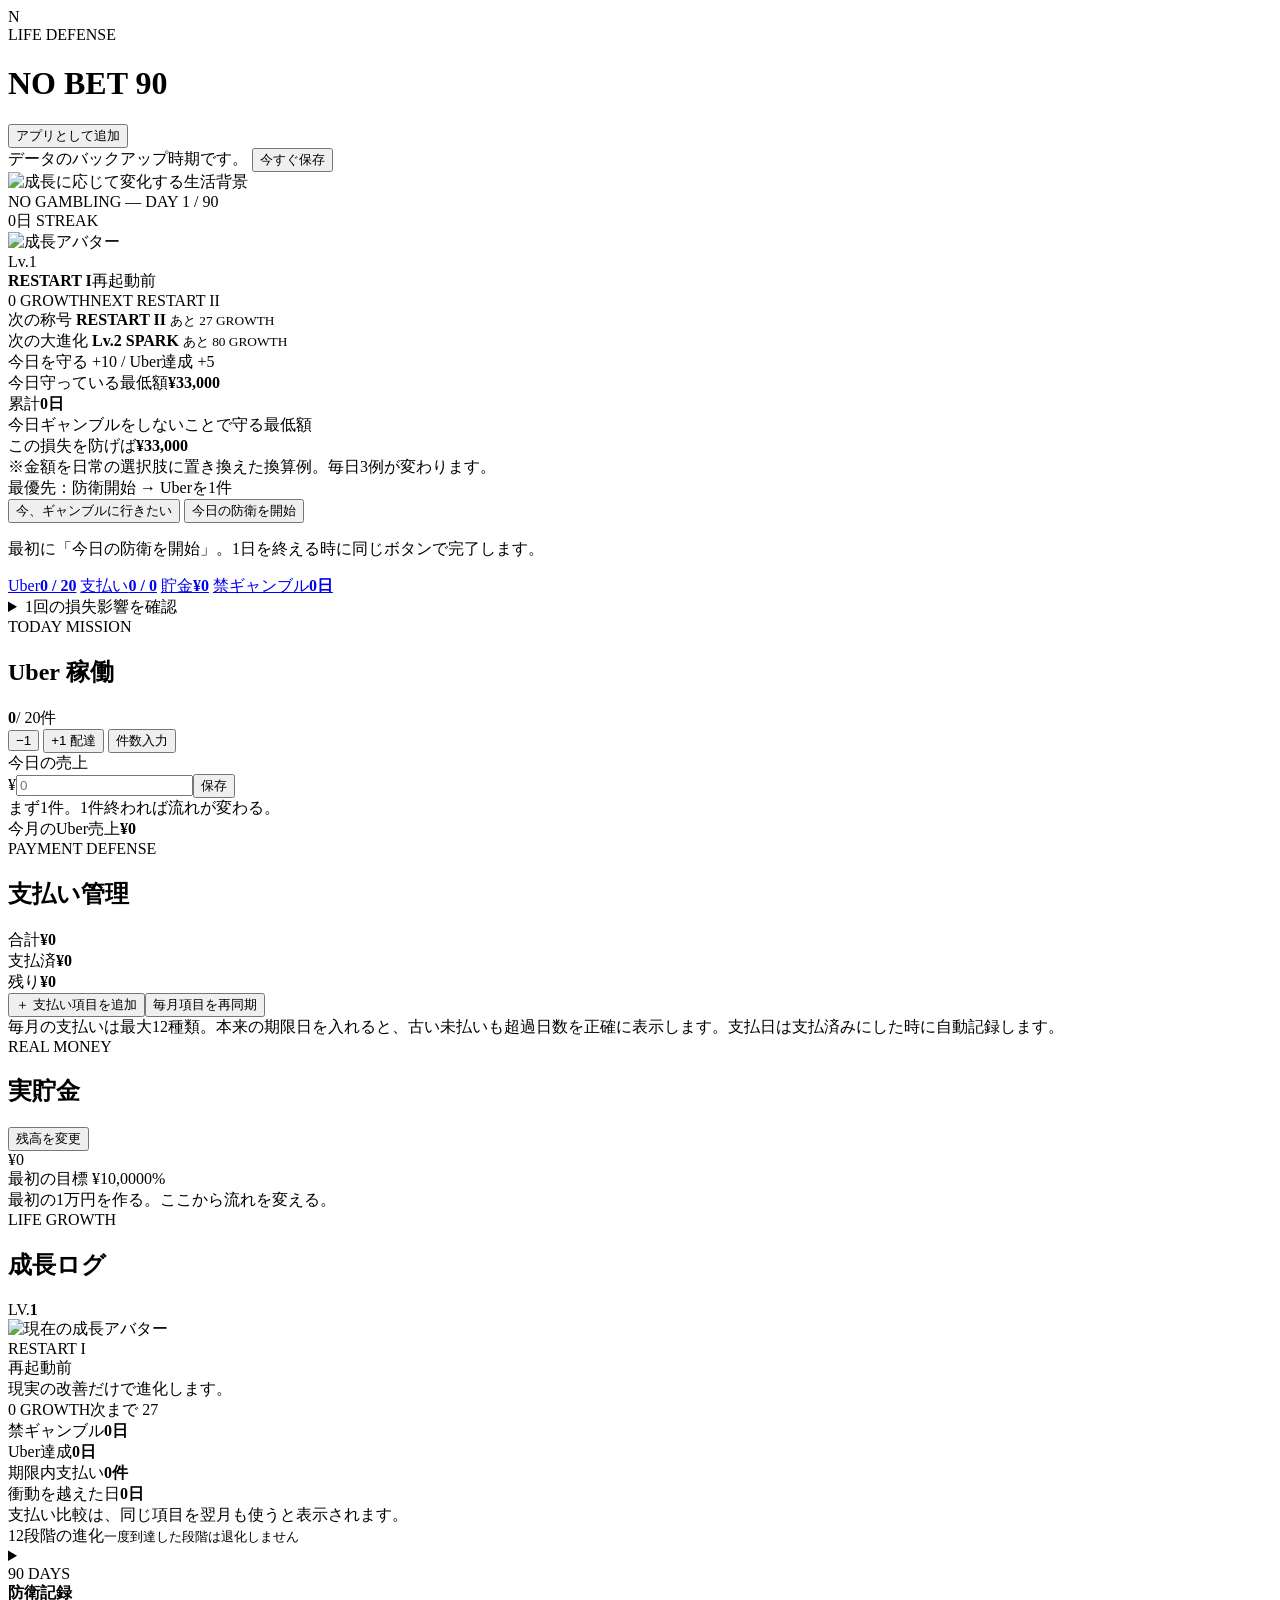
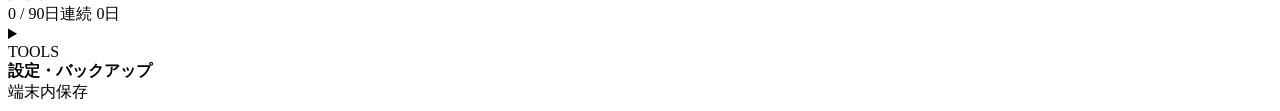
==== no-bet-90/index.html @ 09ebecdd "Add NO BET 90 PWA index" ====
<!doctype html>
<html lang="ja">
<head>
  <meta charset="utf-8" />
  <meta name="viewport" content="width=device-width,initial-scale=1,viewport-fit=cover" />
  <meta name="theme-color" content="#080b12" />
  <meta name="description" content="ギャンブル衝動を止め、Uber稼働・貯金・支払い・生活成長を一体管理する生活防衛PWA" />
  <link rel="manifest" href="manifest.json" />
  <link rel="icon" href="icons/icon-192.png" />
  <link rel="apple-touch-icon" href="icons/icon-192.png" />
  <link rel="stylesheet" href="styles.css" />
  <title>NO BET 90</title>
</head>
<body>
  <div id="app" class="app-shell">
    <header class="topbar">
      <div class="brand-lockup">
        <div class="brand-mark" aria-hidden="true">N</div>
        <div>
          <div class="eyebrow">LIFE DEFENSE</div>
          <h1>NO BET <span>90</span></h1>
        </div>
      </div>
      <button id="installBtn" class="ghost-btn compact-btn hidden">アプリとして追加</button>
    </header>

    <aside id="backupNotice" class="backup-notice hidden" aria-live="polite">
      <span>データのバックアップ時期です。</span>
      <button id="backupNoticeBtn" class="text-btn">今すぐ保存</button>
    </aside>

    <main>
      <section id="heroCard" class="visual-hero card">
        <img id="growthBackground" class="hero-bg" alt="成長に応じて変化する生活背景" />
        <div class="hero-bg-shade"></div>
        <div class="hero-glow"></div>

        <div class="hero-statusbar">
          <div class="hero-topline"><span id="statusDot" class="status-dot"></span><span id="heroStateLabel">NO GAMBLING — DAY 1 / 90</span></div>
          <div class="hero-day-chip"><span id="streakDays">0日</span> STREAK</div>
        </div>

        <div class="character-stage">
          <img id="growthCharacter" class="hero-character" alt="成長アバター" />
          <div class="character-shadow"></div>
        </div>

        <div class="hero-growth-panel">
          <div class="hero-level-line">
            <span id="heroGrowthLevel" class="level-badge">Lv.1</span>
            <div class="hero-level-copy"><strong id="heroGrowthStage">RESTART I</strong><span id="heroGrowthTitle">再起動前</span></div>
          </div>
          <div class="hero-xp-row"><span id="heroGrowthXpLabel">0 GROWTH</span><span id="heroGrowthNextLabel">NEXT RESTART II</span></div>
          <div class="hero-xp-track"><div id="heroGrowthProgress"></div></div>
          <div class="hero-next-grid" aria-label="次の成長目標">
            <div class="hero-next-box">
              <span>次の称号</span>
              <strong id="heroNextTitleName">RESTART II</strong>
              <small id="heroNextTitleRemain">あと 27 GROWTH</small>
            </div>
            <div class="hero-next-box evolution">
              <span>次の大進化</span>
              <strong id="heroNextEvolutionName">Lv.2 SPARK</strong>
              <small id="heroNextEvolutionRemain">あと 80 GROWTH</small>
            </div>
          </div>
          <div id="heroGrowthMotivation" class="hero-growth-motivation">今日を守る +10 / Uber達成 +5</div>
        </div>

        <div class="hero-sheet">
          <div class="protected-row">
            <div><span class="sheet-label">今日守っている最低額</span><strong id="protectedAmount">¥33,000</strong></div>
            <div class="mini-days"><span>累計</span><strong id="cleanDays">0日</strong></div>
          </div>
          <div id="shieldCaption" class="shield-caption">今日ギャンブルをしないことで守る最低額</div>

          <div class="value-alternatives" id="valueAlternatives">
            <div class="value-alternatives-head"><span>この損失を防げば</span><strong id="valueAlternativesAmount">¥33,000</strong></div>
            <div id="valueAlternativesList" class="value-alternatives-list" aria-label="この金額でできることの例"></div>
            <div class="value-alternatives-foot">※金額を日常の選択肢に置き換えた換算例。毎日3例が変わります。</div>
          </div>

          <div id="todayCommand" class="today-command">最優先：防衛開始 → Uberを1件</div>

          <div class="hero-actions">
            <button id="urgeBtn" class="danger-btn">今、ギャンブルに行きたい</button>
            <button id="safeTodayBtn" class="primary-btn">今日の防衛を開始</button>
          </div>
          <p id="heroHint" class="microcopy hero-hint">最初に「今日の防衛を開始」。1日を終える時に同じボタンで完了します。</p>

          <div class="hero-dashboard" aria-label="今日の状態">
            <a href="#uberSection"><span>Uber</span><strong id="heroUber">0 / 20</strong></a>
            <a href="#paymentSection"><span>支払い</span><strong id="heroPayment">0 / 0</strong></a>
            <a href="#savingsSection"><span>貯金</span><strong id="heroSavings">¥0</strong></a>
            <a href="#growthSection"><span>禁ギャンブル</span><strong id="heroStreak">0日</strong></a>
          </div>

          <details class="loss-details">
            <summary>1回の損失影響を確認</summary>
            <div class="split-metrics">
              <div><span>直接損失</span><strong id="avoidGamble">¥20,000</strong></div>
              <div><span>当日稼働</span><strong id="avoidUber">¥13,000</strong></div>
              <div><span>後日の影響</span><strong id="avoidAfter">未設定</strong></div>
            </div>
          </details>
        </div>
      </section>

      <section id="uberSection" class="card progress-card single-card">
        <div class="section-title-row">
          <div><div class="eyebrow">TODAY MISSION</div><h2>Uber 稼働</h2></div>
          <span id="todayDate" class="muted"></span>
        </div>
        <div class="uber-layout">
          <div class="delivery-ring-wrap">
            <div id="deliveryRing" class="delivery-ring" aria-label="今日の配達進捗">
              <div class="delivery-ring-inner"><strong id="deliveryCount">0</strong><span id="deliveryTargetLabel">/ 20件</span></div>
            </div>
          </div>
          <div class="uber-controls">
            <div class="quick-actions">
              <button id="minusDelivery" class="counter-btn" aria-label="配達件数を1減らす">−1</button>
              <button id="plusDelivery" class="counter-btn accent">+1 配達</button>
              <button id="setDelivery" class="counter-btn">件数入力</button>
            </div>
            <label class="field-label" for="earningsInput">今日の売上</label>
            <div class="money-input-row"><span>¥</span><input id="earningsInput" inputmode="numeric" type="number" min="0" step="100" placeholder="0" /><button id="saveEarnings" class="small-btn">保存</button></div>
          </div>
        </div>
        <div class="progress-line"><div id="deliveryProgress"></div></div>
        <div id="todayStatus" class="microcopy">まず1件。1件終われば流れが変わる。</div>
        <div class="monthly-line"><span>今月のUber売上</span><strong id="monthlyUber">¥0</strong></div>
      </section>

      <section id="paymentSection" class="card payment-card">
        <div class="section-title-row wrap-gap">
          <div><div class="eyebrow">PAYMENT DEFENSE</div><h2>支払い管理</h2><p class="muted compact" id="paymentMonthLabel"></p></div>
          <div class="payment-summary">
            <div><span>合計</span><strong id="paymentTotal">¥0</strong></div>
            <div><span>支払済</span><strong id="paymentPaid">¥0</strong></div>
            <div><span>残り</span><strong id="paymentRemain">¥0</strong></div>
          </div>
        </div>
        <div class="payment-progress"><div id="paymentProgressBar"></div></div>
        <div id="arrearsBox" class="arrears-box hidden"></div>
        <div id="paymentDeadlineNotice" class="deadline-notice hidden"></div>
        <div id="nextPaymentAlert" class="next-payment hidden"></div>
        <div id="paymentList" class="payment-list"></div>
        <div class="payment-actions"><button id="addPaymentBtn" class="secondary-btn">＋ 支払い項目を追加</button><button id="copyPrevPaymentsBtn" class="ghost-btn">毎月項目を再同期</button></div>
        <div class="microcopy">毎月の支払いは最大12種類。本来の期限日を入れると、古い未払いも超過日数を正確に表示します。支払日は支払済みにした時に自動記録します。</div>
      </section>

      <section id="savingsSection" class="card savings-card single-card">
        <div class="section-title-row"><div><div class="eyebrow">REAL MONEY</div><h2>実貯金</h2></div><button id="editSavingsBtn" class="ghost-btn compact-btn">残高を変更</button></div>
        <div class="big-money" id="savingsBig">¥0</div>
        <div class="milestone-row"><span id="milestoneLabel">最初の目標 ¥10,000</span><span id="milestonePercent">0%</span></div>
        <div class="progress-line tall"><div id="savingsProgress"></div></div>
        <div id="milestoneMessage" class="microcopy">最初の1万円を作る。ここから流れを変える。</div>
      </section>

      <section id="growthSection" class="card growth-card single-card">
        <div class="section-title-row">
          <div><div class="eyebrow">LIFE GROWTH</div><h2>成長ログ</h2></div>
          <div class="growth-level"><span>LV.</span><strong id="growthLevel">1</strong></div>
        </div>
        <div class="growth-detail-head">
          <img id="growthMiniCharacter" class="growth-mini-character" alt="現在の成長アバター" />
          <div class="growth-copy">
            <div id="growthStage" class="growth-stage">RESTART I</div>
            <div id="growthTitle" class="growth-title">再起動前</div>
            <div id="growthMessage" class="microcopy">現実の改善だけで進化します。</div>
          </div>
        </div>
        <div class="milestone-row"><span id="growthXpLabel">0 GROWTH</span><span id="growthNextLabel">次まで 27</span></div>
        <div class="progress-line tall growth-progress"><div id="growthProgress"></div></div>
        <div class="growth-metrics">
          <div><span>禁ギャンブル</span><strong id="growthClean">0日</strong></div>
          <div><span>Uber達成</span><strong id="growthUber">0日</strong></div>
          <div><span>期限内支払い</span><strong id="growthPay">0件</strong></div>
          <div><span>衝動を越えた日</span><strong id="growthEmergency">0日</strong></div>
        </div>
        <div id="paymentGrowthNote" class="growth-note">支払い比較は、同じ項目を翌月も使うと表示されます。</div>
        <div class="evolution-heading"><span>12段階の進化</span><small>一度到達した段階は退化しません</small></div>
        <div id="growthTrack" class="growth-track" aria-label="進化段階"></div>
      </section>

      <details id="challengeDetails" class="card details-card">
        <summary><div><div class="eyebrow">90 DAYS</div><strong>防衛記録</strong></div><div class="summary-stats"><span id="challengeSummary">0 / 90日</span><span id="challengeStreakSummary">連続 0日</span></div></summary>
        <div class="details-body"><div class="calendar-legend"><span><i class="legend clean"></i>守った日</span><span><i class="legend lapse"></i>ギャンブルした日</span></div><div id="calendar90" class="calendar90"></div></div>
      </details>

      <details class="card details-card tools-card">
        <summary><div><div class="eyebrow">TOOLS</div><strong>設定・バックアップ</strong></div><span id="backupStatus" class="muted">端末内保存</span></summary>
        <div class="details-body">
          <div class="control-grid">
            <button id="settingsBtn" class="secondary-btn">損失・目標設定</button>
            <button id="exportBtn" class="secondary-btn">データを書き出す</button>
            <label class="secondary-btn file-label">データを読み込む<input id="importInput" type="file" accept="application/json" hidden /></label>
            <button id="recordLapseBtn" class="ghost-btn warn">ギャンブルしてしまった日を記録</button>
          </div>
          <p class="microcopy">記録は端末内に保存します。7日ごとのバックアップを推奨します。</p>
        </div>
      </details>
    </main>
  </div>

  <div id="achievementToast" class="achievement-toast hidden" aria-live="polite"></div>
  <div id="modalRoot"></div>
  <script src="app.js"></script>
</body>
</html>
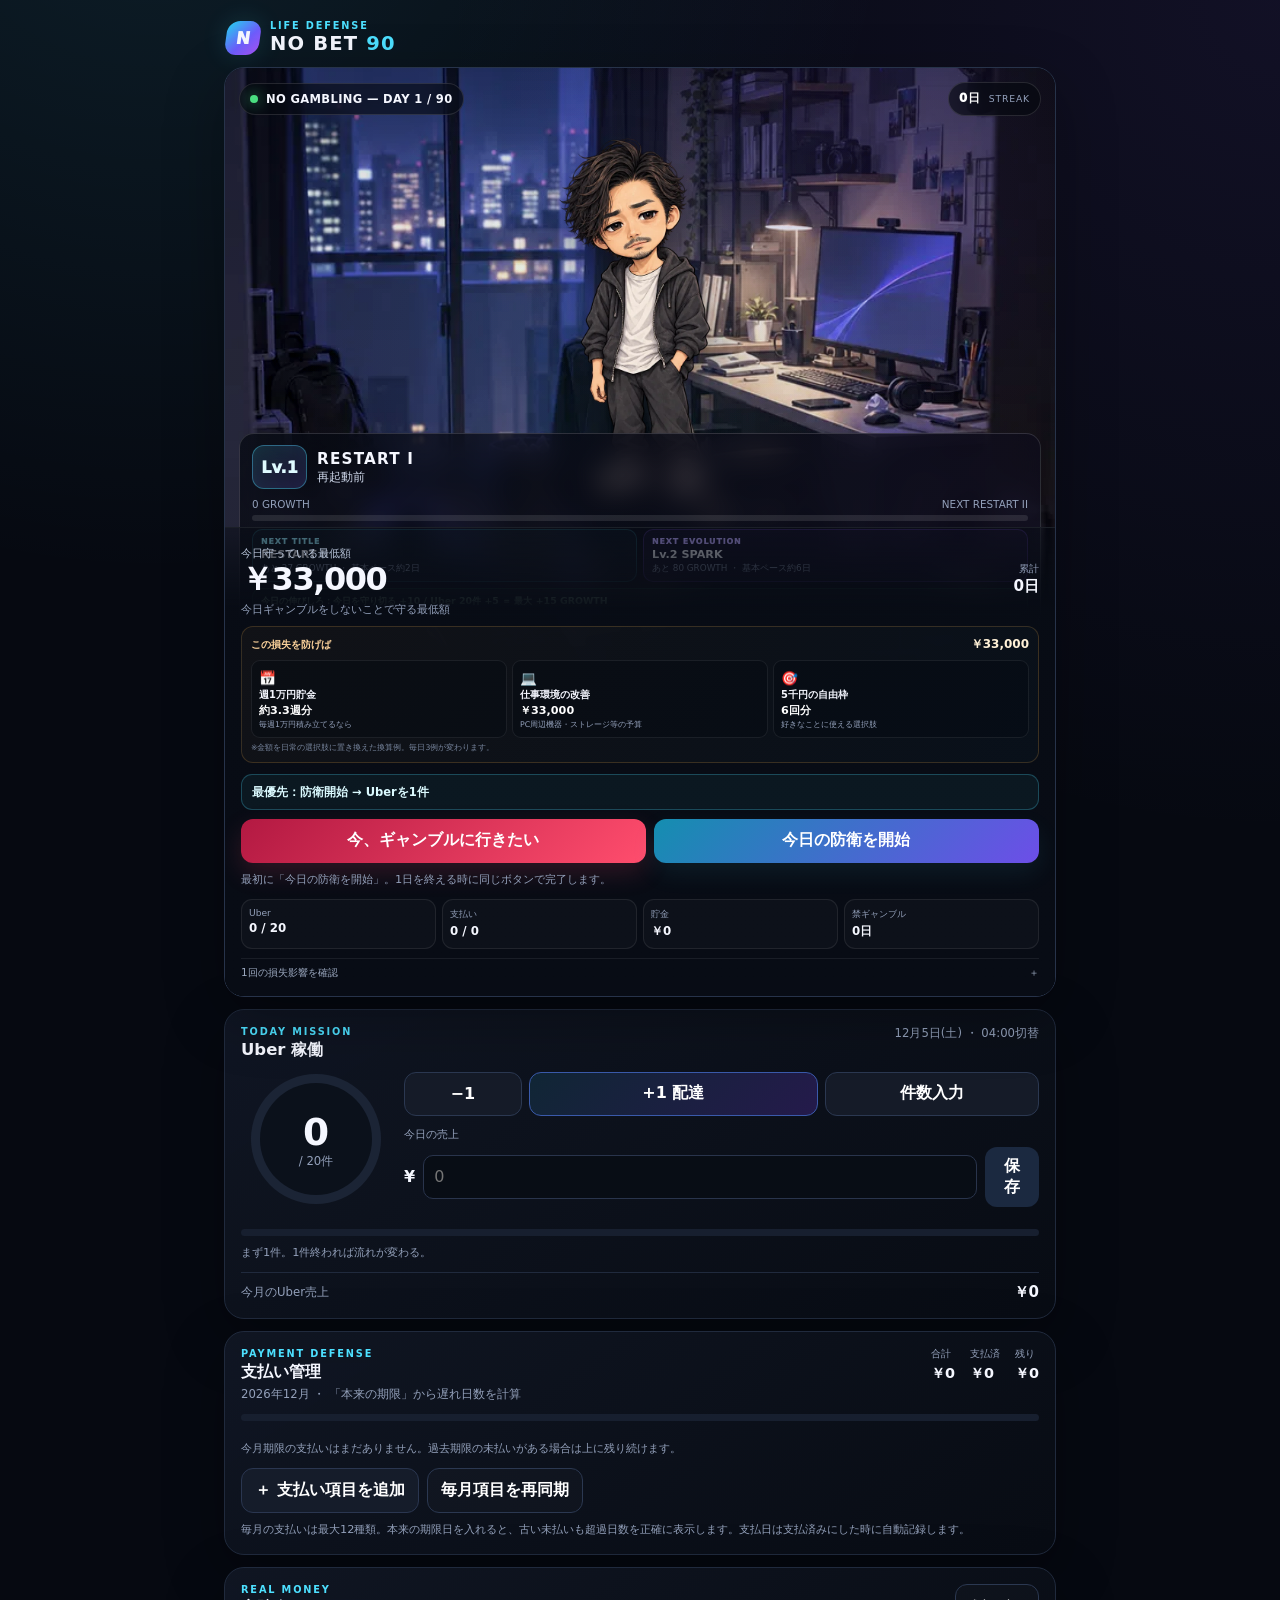
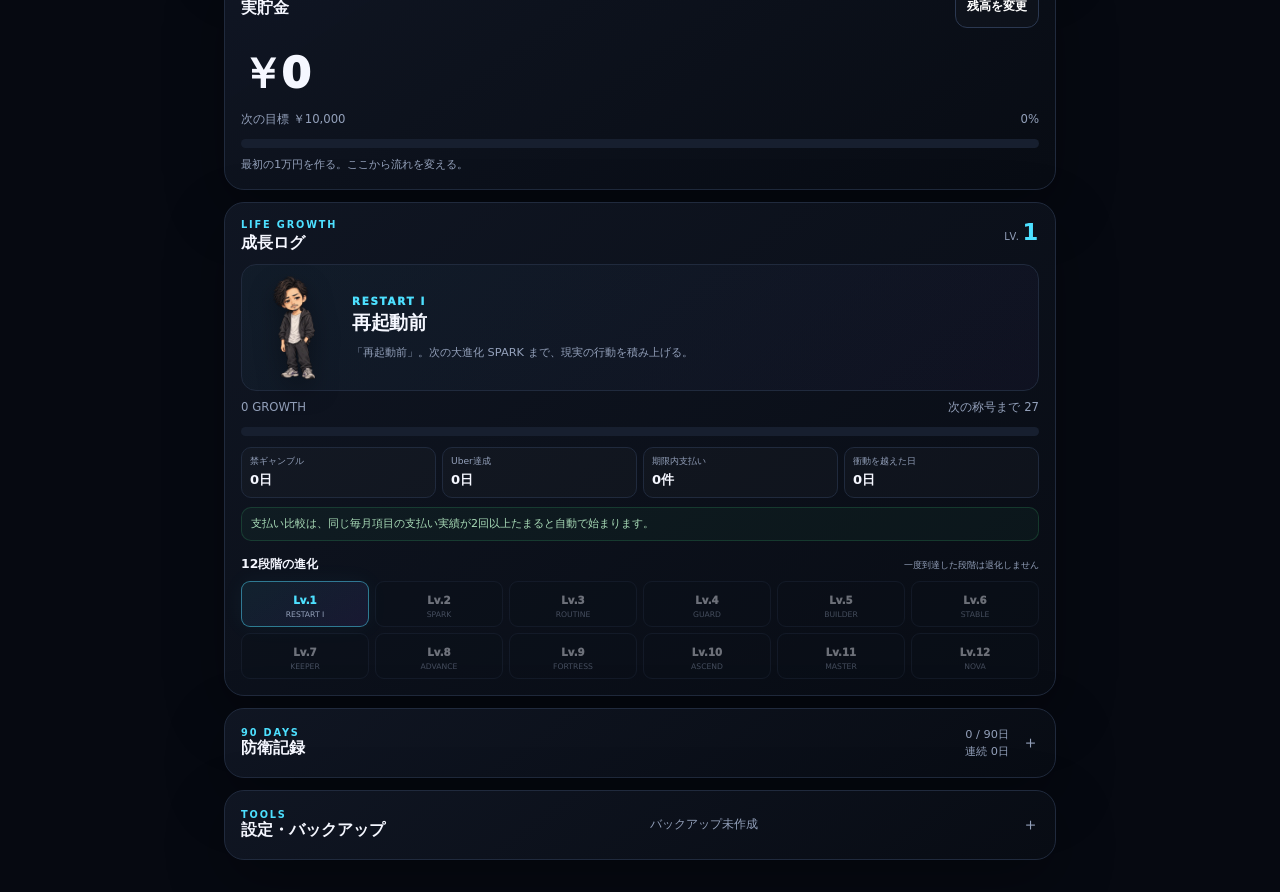
==== commit 66583673: "Publish NO BET 90 PWA loader" ====
--- a/no-bet-90/index.html
+++ b/no-bet-90/index.html
@@ -1,211 +1 @@
-<!doctype html>
-<html lang="ja">
-<head>
-  <meta charset="utf-8" />
-  <meta name="viewport" content="width=device-width,initial-scale=1,viewport-fit=cover" />
-  <meta name="theme-color" content="#080b12" />
-  <meta name="description" content="ギャンブル衝動を止め、Uber稼働・貯金・支払い・生活成長を一体管理する生活防衛PWA" />
-  <link rel="manifest" href="manifest.json" />
-  <link rel="icon" href="icons/icon-192.png" />
-  <link rel="apple-touch-icon" href="icons/icon-192.png" />
-  <link rel="stylesheet" href="styles.css" />
-  <title>NO BET 90</title>
-</head>
-<body>
-  <div id="app" class="app-shell">
-    <header class="topbar">
-      <div class="brand-lockup">
-        <div class="brand-mark" aria-hidden="true">N</div>
-        <div>
-          <div class="eyebrow">LIFE DEFENSE</div>
-          <h1>NO BET <span>90</span></h1>
-        </div>
-      </div>
-      <button id="installBtn" class="ghost-btn compact-btn hidden">アプリとして追加</button>
-    </header>
-
-    <aside id="backupNotice" class="backup-notice hidden" aria-live="polite">
-      <span>データのバックアップ時期です。</span>
-      <button id="backupNoticeBtn" class="text-btn">今すぐ保存</button>
-    </aside>
-
-    <main>
-      <section id="heroCard" class="visual-hero card">
-        <img id="growthBackground" class="hero-bg" alt="成長に応じて変化する生活背景" />
-        <div class="hero-bg-shade"></div>
-        <div class="hero-glow"></div>
-
-        <div class="hero-statusbar">
-          <div class="hero-topline"><span id="statusDot" class="status-dot"></span><span id="heroStateLabel">NO GAMBLING — DAY 1 / 90</span></div>
-          <div class="hero-day-chip"><span id="streakDays">0日</span> STREAK</div>
-        </div>
-
-        <div class="character-stage">
-          <img id="growthCharacter" class="hero-character" alt="成長アバター" />
-          <div class="character-shadow"></div>
-        </div>
-
-        <div class="hero-growth-panel">
-          <div class="hero-level-line">
-            <span id="heroGrowthLevel" class="level-badge">Lv.1</span>
-            <div class="hero-level-copy"><strong id="heroGrowthStage">RESTART I</strong><span id="heroGrowthTitle">再起動前</span></div>
-          </div>
-          <div class="hero-xp-row"><span id="heroGrowthXpLabel">0 GROWTH</span><span id="heroGrowthNextLabel">NEXT RESTART II</span></div>
-          <div class="hero-xp-track"><div id="heroGrowthProgress"></div></div>
-          <div class="hero-next-grid" aria-label="次の成長目標">
-            <div class="hero-next-box">
-              <span>次の称号</span>
-              <strong id="heroNextTitleName">RESTART II</strong>
-              <small id="heroNextTitleRemain">あと 27 GROWTH</small>
-            </div>
-            <div class="hero-next-box evolution">
-              <span>次の大進化</span>
-              <strong id="heroNextEvolutionName">Lv.2 SPARK</strong>
-              <small id="heroNextEvolutionRemain">あと 80 GROWTH</small>
-            </div>
-          </div>
-          <div id="heroGrowthMotivation" class="hero-growth-motivation">今日を守る +10 / Uber達成 +5</div>
-        </div>
-
-        <div class="hero-sheet">
-          <div class="protected-row">
-            <div><span class="sheet-label">今日守っている最低額</span><strong id="protectedAmount">¥33,000</strong></div>
-            <div class="mini-days"><span>累計</span><strong id="cleanDays">0日</strong></div>
-          </div>
-          <div id="shieldCaption" class="shield-caption">今日ギャンブルをしないことで守る最低額</div>
-
-          <div class="value-alternatives" id="valueAlternatives">
-            <div class="value-alternatives-head"><span>この損失を防げば</span><strong id="valueAlternativesAmount">¥33,000</strong></div>
-            <div id="valueAlternativesList" class="value-alternatives-list" aria-label="この金額でできることの例"></div>
-            <div class="value-alternatives-foot">※金額を日常の選択肢に置き換えた換算例。毎日3例が変わります。</div>
-          </div>
-
-          <div id="todayCommand" class="today-command">最優先：防衛開始 → Uberを1件</div>
-
-          <div class="hero-actions">
-            <button id="urgeBtn" class="danger-btn">今、ギャンブルに行きたい</button>
-            <button id="safeTodayBtn" class="primary-btn">今日の防衛を開始</button>
-          </div>
-          <p id="heroHint" class="microcopy hero-hint">最初に「今日の防衛を開始」。1日を終える時に同じボタンで完了します。</p>
-
-          <div class="hero-dashboard" aria-label="今日の状態">
-            <a href="#uberSection"><span>Uber</span><strong id="heroUber">0 / 20</strong></a>
-            <a href="#paymentSection"><span>支払い</span><strong id="heroPayment">0 / 0</strong></a>
-            <a href="#savingsSection"><span>貯金</span><strong id="heroSavings">¥0</strong></a>
-            <a href="#growthSection"><span>禁ギャンブル</span><strong id="heroStreak">0日</strong></a>
-          </div>
-
-          <details class="loss-details">
-            <summary>1回の損失影響を確認</summary>
-            <div class="split-metrics">
-              <div><span>直接損失</span><strong id="avoidGamble">¥20,000</strong></div>
-              <div><span>当日稼働</span><strong id="avoidUber">¥13,000</strong></div>
-              <div><span>後日の影響</span><strong id="avoidAfter">未設定</strong></div>
-            </div>
-          </details>
-        </div>
-      </section>
-
-      <section id="uberSection" class="card progress-card single-card">
-        <div class="section-title-row">
-          <div><div class="eyebrow">TODAY MISSION</div><h2>Uber 稼働</h2></div>
-          <span id="todayDate" class="muted"></span>
-        </div>
-        <div class="uber-layout">
-          <div class="delivery-ring-wrap">
-            <div id="deliveryRing" class="delivery-ring" aria-label="今日の配達進捗">
-              <div class="delivery-ring-inner"><strong id="deliveryCount">0</strong><span id="deliveryTargetLabel">/ 20件</span></div>
-            </div>
-          </div>
-          <div class="uber-controls">
-            <div class="quick-actions">
-              <button id="minusDelivery" class="counter-btn" aria-label="配達件数を1減らす">−1</button>
-              <button id="plusDelivery" class="counter-btn accent">+1 配達</button>
-              <button id="setDelivery" class="counter-btn">件数入力</button>
-            </div>
-            <label class="field-label" for="earningsInput">今日の売上</label>
-            <div class="money-input-row"><span>¥</span><input id="earningsInput" inputmode="numeric" type="number" min="0" step="100" placeholder="0" /><button id="saveEarnings" class="small-btn">保存</button></div>
-          </div>
-        </div>
-        <div class="progress-line"><div id="deliveryProgress"></div></div>
-        <div id="todayStatus" class="microcopy">まず1件。1件終われば流れが変わる。</div>
-        <div class="monthly-line"><span>今月のUber売上</span><strong id="monthlyUber">¥0</strong></div>
-      </section>
-
-      <section id="paymentSection" class="card payment-card">
-        <div class="section-title-row wrap-gap">
-          <div><div class="eyebrow">PAYMENT DEFENSE</div><h2>支払い管理</h2><p class="muted compact" id="paymentMonthLabel"></p></div>
-          <div class="payment-summary">
-            <div><span>合計</span><strong id="paymentTotal">¥0</strong></div>
-            <div><span>支払済</span><strong id="paymentPaid">¥0</strong></div>
-            <div><span>残り</span><strong id="paymentRemain">¥0</strong></div>
-          </div>
-        </div>
-        <div class="payment-progress"><div id="paymentProgressBar"></div></div>
-        <div id="arrearsBox" class="arrears-box hidden"></div>
-        <div id="paymentDeadlineNotice" class="deadline-notice hidden"></div>
-        <div id="nextPaymentAlert" class="next-payment hidden"></div>
-        <div id="paymentList" class="payment-list"></div>
-        <div class="payment-actions"><button id="addPaymentBtn" class="secondary-btn">＋ 支払い項目を追加</button><button id="copyPrevPaymentsBtn" class="ghost-btn">毎月項目を再同期</button></div>
-        <div class="microcopy">毎月の支払いは最大12種類。本来の期限日を入れると、古い未払いも超過日数を正確に表示します。支払日は支払済みにした時に自動記録します。</div>
-      </section>
-
-      <section id="savingsSection" class="card savings-card single-card">
-        <div class="section-title-row"><div><div class="eyebrow">REAL MONEY</div><h2>実貯金</h2></div><button id="editSavingsBtn" class="ghost-btn compact-btn">残高を変更</button></div>
-        <div class="big-money" id="savingsBig">¥0</div>
-        <div class="milestone-row"><span id="milestoneLabel">最初の目標 ¥10,000</span><span id="milestonePercent">0%</span></div>
-        <div class="progress-line tall"><div id="savingsProgress"></div></div>
-        <div id="milestoneMessage" class="microcopy">最初の1万円を作る。ここから流れを変える。</div>
-      </section>
-
-      <section id="growthSection" class="card growth-card single-card">
-        <div class="section-title-row">
-          <div><div class="eyebrow">LIFE GROWTH</div><h2>成長ログ</h2></div>
-          <div class="growth-level"><span>LV.</span><strong id="growthLevel">1</strong></div>
-        </div>
-        <div class="growth-detail-head">
-          <img id="growthMiniCharacter" class="growth-mini-character" alt="現在の成長アバター" />
-          <div class="growth-copy">
-            <div id="growthStage" class="growth-stage">RESTART I</div>
-            <div id="growthTitle" class="growth-title">再起動前</div>
-            <div id="growthMessage" class="microcopy">現実の改善だけで進化します。</div>
-          </div>
-        </div>
-        <div class="milestone-row"><span id="growthXpLabel">0 GROWTH</span><span id="growthNextLabel">次まで 27</span></div>
-        <div class="progress-line tall growth-progress"><div id="growthProgress"></div></div>
-        <div class="growth-metrics">
-          <div><span>禁ギャンブル</span><strong id="growthClean">0日</strong></div>
-          <div><span>Uber達成</span><strong id="growthUber">0日</strong></div>
-          <div><span>期限内支払い</span><strong id="growthPay">0件</strong></div>
-          <div><span>衝動を越えた日</span><strong id="growthEmergency">0日</strong></div>
-        </div>
-        <div id="paymentGrowthNote" class="growth-note">支払い比較は、同じ項目を翌月も使うと表示されます。</div>
-        <div class="evolution-heading"><span>12段階の進化</span><small>一度到達した段階は退化しません</small></div>
-        <div id="growthTrack" class="growth-track" aria-label="進化段階"></div>
-      </section>
-
-      <details id="challengeDetails" class="card details-card">
-        <summary><div><div class="eyebrow">90 DAYS</div><strong>防衛記録</strong></div><div class="summary-stats"><span id="challengeSummary">0 / 90日</span><span id="challengeStreakSummary">連続 0日</span></div></summary>
-        <div class="details-body"><div class="calendar-legend"><span><i class="legend clean"></i>守った日</span><span><i class="legend lapse"></i>ギャンブルした日</span></div><div id="calendar90" class="calendar90"></div></div>
-      </details>
-
-      <details class="card details-card tools-card">
-        <summary><div><div class="eyebrow">TOOLS</div><strong>設定・バックアップ</strong></div><span id="backupStatus" class="muted">端末内保存</span></summary>
-        <div class="details-body">
-          <div class="control-grid">
-            <button id="settingsBtn" class="secondary-btn">損失・目標設定</button>
-            <button id="exportBtn" class="secondary-btn">データを書き出す</button>
-            <label class="secondary-btn file-label">データを読み込む<input id="importInput" type="file" accept="application/json" hidden /></label>
-            <button id="recordLapseBtn" class="ghost-btn warn">ギャンブルしてしまった日を記録</button>
-          </div>
-          <p class="microcopy">記録は端末内に保存します。7日ごとのバックアップを推奨します。</p>
-        </div>
-      </details>
-    </main>
-  </div>
-
-  <div id="achievementToast" class="achievement-toast hidden" aria-live="polite"></div>
-  <div id="modalRoot"></div>
-  <script src="app.js"></script>
-</body>
-</html>+<!doctype html><html lang="ja"><head><meta charset="utf-8"><meta name="viewport" content="width=device-width,initial-scale=1,viewport-fit=cover"><meta name="theme-color" content="#080b12"><link rel="manifest" href="./manifest.json"><link rel="icon" href="./icon.svg"><link rel="apple-touch-icon" href="./icon.svg"><title>NO BET 90</title><style>html,body{margin:0;background:#060911;color:#f5f7ff;font-family:system-ui,sans-serif}#boot{min-height:100vh;display:grid;place-items:center;text-align:center;padding:24px}.spin{width:36px;height:36px;border:3px solid #253049;border-top-color:#4de0ff;border-radius:50%;animation:s 1s linear infinite;margin:0 auto 14px}@keyframes s{to{transform:rotate(360deg)}}</style></head><body><div id="boot"><div><div class="spin"></div><b>NO BET 90</b><div style="margin-top:8px;color:#93a0ba;font-size:12px">起動しています…</div></div></div><script>(async()=>{try{const p=["./app-01.txt","./app-02.txt","./app-03.txt","./app-04.txt","./app-05.txt","./app-06.txt","./app-07.txt","./app-08.txt","./app-09.txt","./app-10.txt","./app-11.txt","./app-12.txt","./app-13.txt","./app-14.txt","./app-15.txt","./app-16.txt"];const a=await Promise.all(p.map(x=>fetch(x).then(r=>{if(!r.ok)throw new Error(x);return r.text()})));document.open();document.write(a.join(''));document.close()}catch(e){document.getElementById('boot').innerHTML='<div><b>起動ファイルを読み込めませんでした。</b><p style="color:#93a0ba">通信を確認して再読み込みしてください。</p></div>'}})();</script></body></html>
